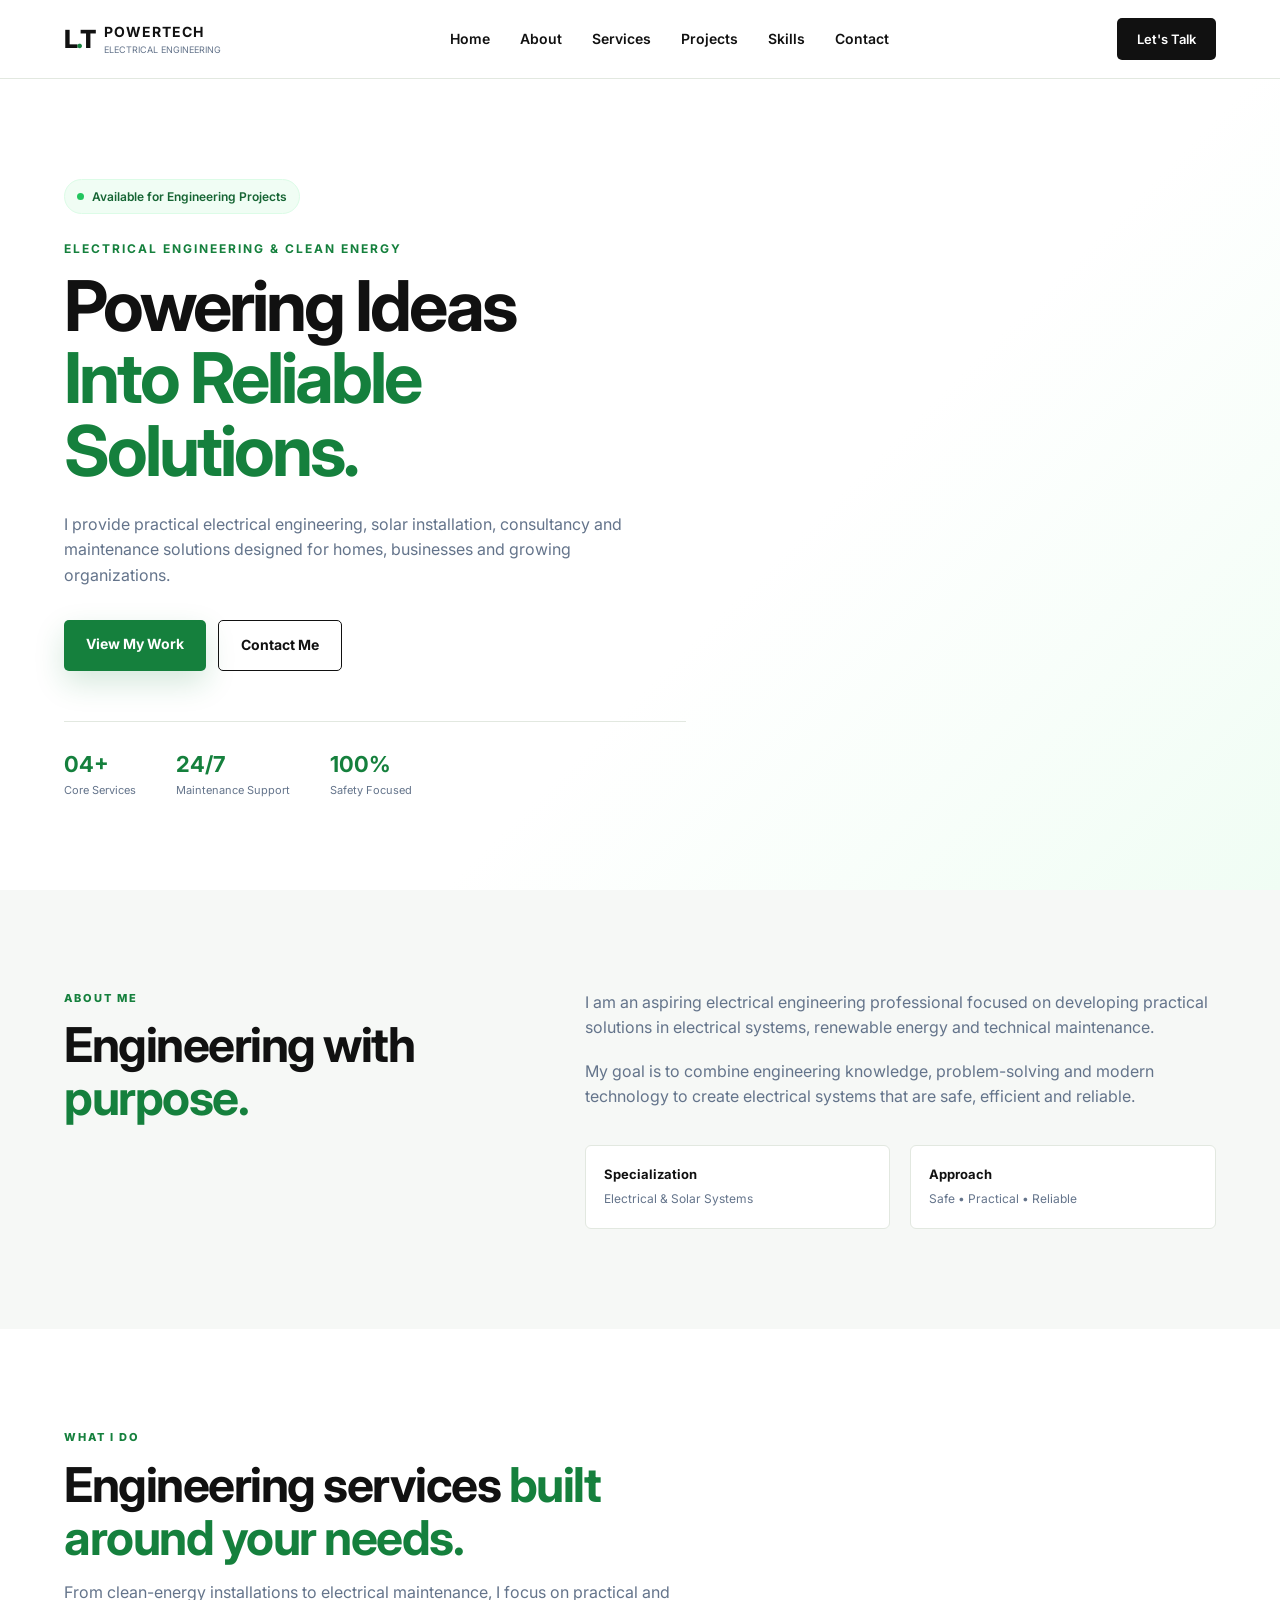
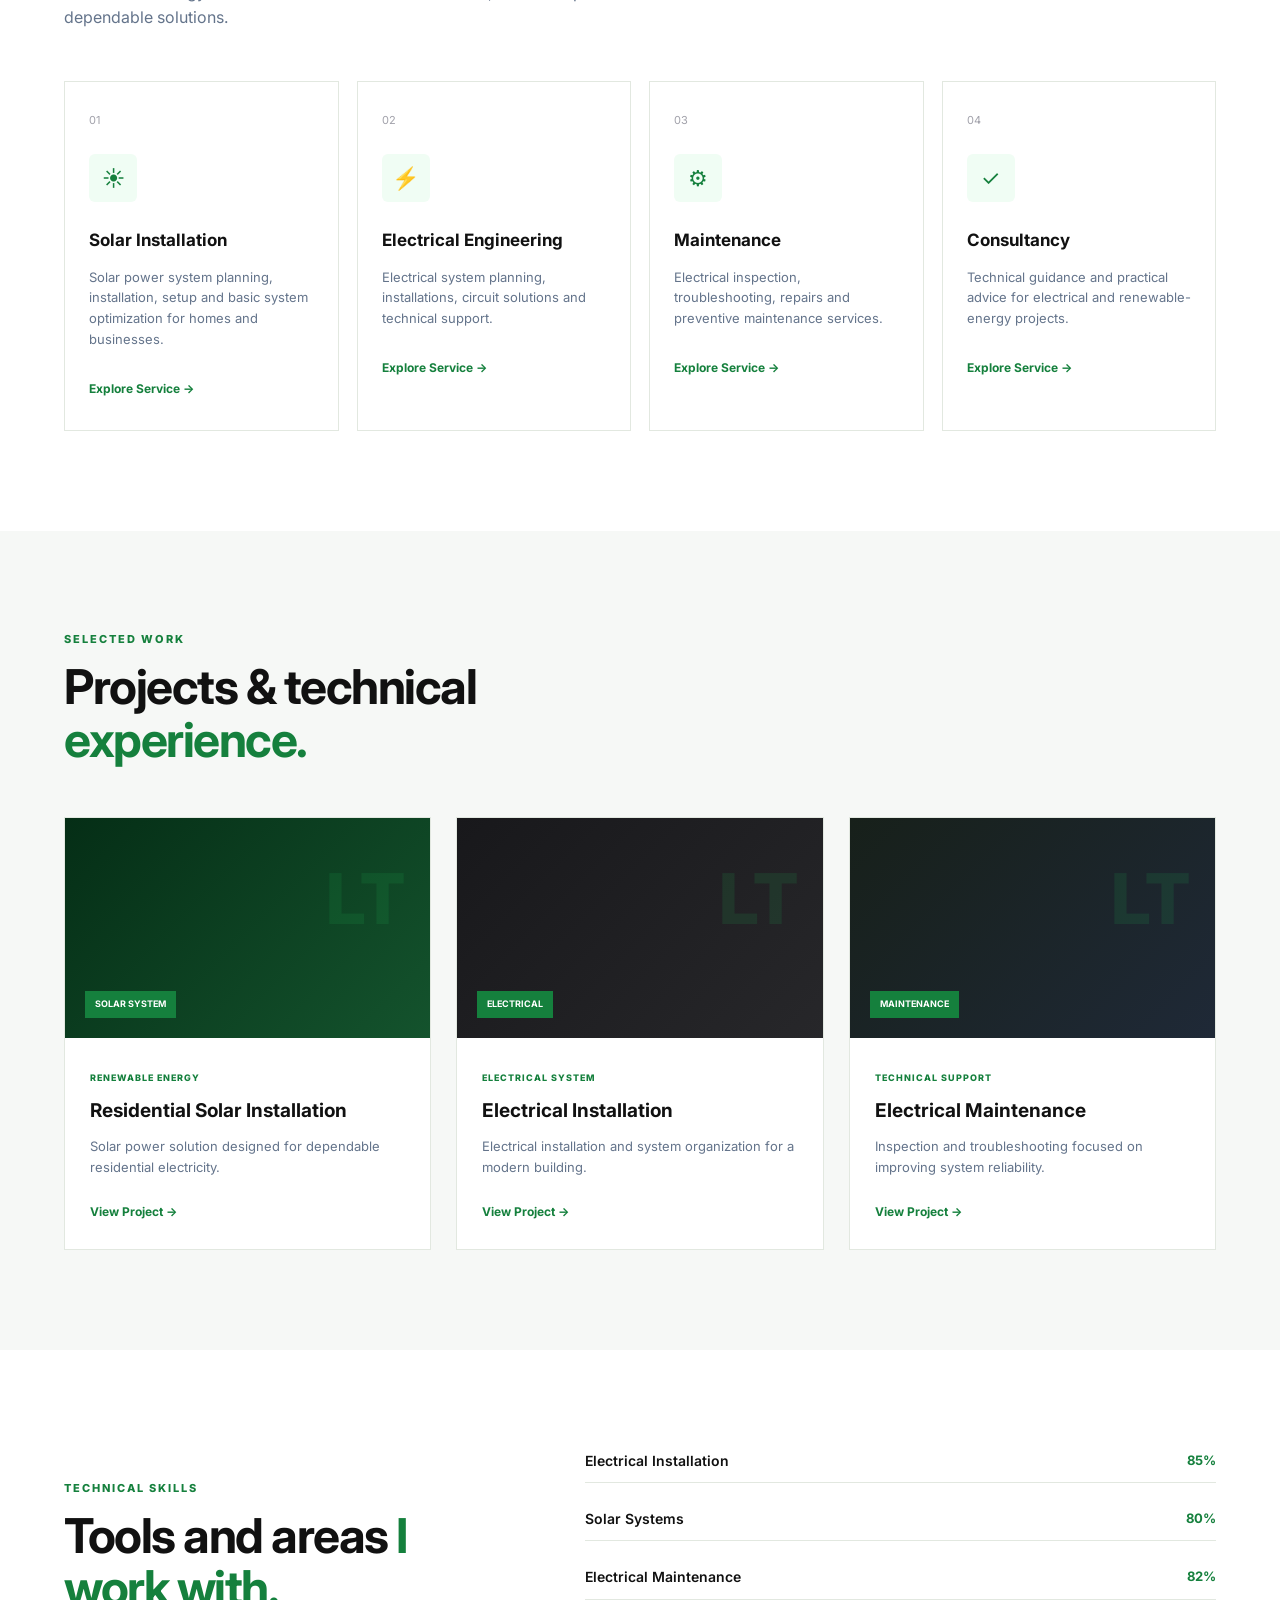
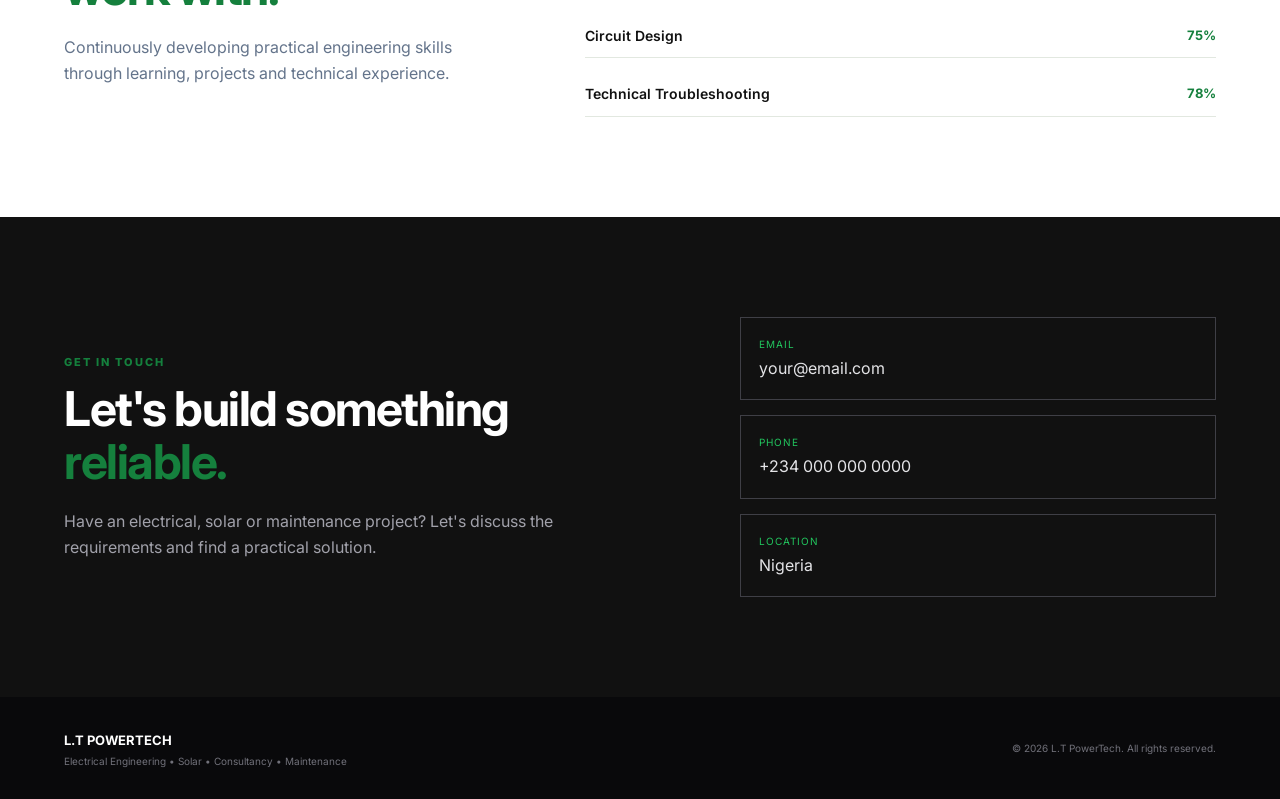
==== index.html @ 66840d04 "second commit" ====
<!DOCTYPE html>
<html lang="en">

<head>
    <meta charset="UTF-8">

    <meta name="viewport"
          content="width=device-width, initial-scale=1.0">

    <meta name="description"
          content="L.T PowerTech - Electrical Engineering, Solar Installation, Consultancy and Maintenance Services">

    <title>L.T PowerTech | Electrical Engineering</title>

    <link rel="stylesheet" href="style.css">

    <link rel="preconnect"
          href="https://fonts.googleapis.com">

    <link rel="preconnect"
          href="https://fonts.gstatic.com">

    <link href="https://fonts.googleapis.com/css2?family=Inter:wght@400;500;600;700;800&display=swap"
          rel="stylesheet">
</head>


<body>


<!-- =========================
     HEADER
========================= -->

<header class="header">

    <div class="container header-content">

        <a href="#home" class="brand">

            <div class="brand-mark">
                L<span>.</span>T
            </div>

            <div class="brand-text">
                <strong>POWERTECH</strong>
                <small>Electrical Engineering</small>
            </div>

        </a>


        <nav class="navbar">

            <a href="#home">Home</a>

            <a href="#about">About</a>

            <a href="#services">Services</a>

            <a href="#projects">Projects</a>

            <a href="#skills">Skills</a>

            <a href="#contact">Contact</a>

        </nav>


        <a href="#contact" class="header-button">
            Let's Talk
        </a>

    </div>

</header>



<!-- =========================
     HERO
========================= -->

<main>

<section class="hero" id="home">

    <div class="container hero-grid">


        <div class="hero-content">

            <div class="status">
                <span></span>
                Available for Engineering Projects
            </div>


            <p class="eyebrow">
                ELECTRICAL ENGINEERING & CLEAN ENERGY
            </p>


            <h1>
                Powering Ideas
                <span>Into Reliable Solutions.</span>
            </h1>


            <p class="hero-description">

                I provide practical electrical engineering,
                solar installation, consultancy and maintenance
                solutions designed for homes, businesses and
                growing organizations.

            </p>


            <div class="hero-buttons">

                <a href="#projects"
                   class="btn btn-primary">
                    View My Work
                </a>

                <a href="#contact"
                   class="btn btn-outline">
                    Contact Me
                </a>

            </div>


            <div class="hero-info">

                <div>
                    <strong>04+</strong>
                    <span>Core Services</span>
                </div>

                <div>
                    <strong>24/7</strong>
                    <span>Maintenance Support</span>
                </div>

                <div>
                    <strong>100%</strong>
                    <span>Safety Focused</span>
                </div>

            </div>

        </div>


        </div>

    </div>

</section>



<!-- =========================
     ABOUT
========================= -->

<section class="about section" id="about">

    <div class="container about-grid">


        <div class="section-heading">

            <p class="section-label">
                ABOUT ME
            </p>

            <h2>
                Engineering with
                <span>purpose.</span>
            </h2>

        </div>


        <div class="about-text">

            <p>
                I am an aspiring electrical engineering
                professional focused on developing practical
                solutions in electrical systems, renewable
                energy and technical maintenance.
            </p>

            <p>
                My goal is to combine engineering knowledge,
                problem-solving and modern technology to create
                electrical systems that are safe, efficient
                and reliable.
            </p>


            <div class="about-details">

                <div>
                    <strong>Specialization</strong>
                    <span>Electrical & Solar Systems</span>
                </div>

                <div>
                    <strong>Approach</strong>
                    <span>Safe • Practical • Reliable</span>
                </div>

            </div>

        </div>

    </div>

</section>



<!-- =========================
     SERVICES
========================= -->

<section class="services section" id="services">

    <div class="container">


        <div class="section-intro">

            <p class="section-label">
                WHAT I DO
            </p>

            <h2>
                Engineering services
                <span>built around your needs.</span>
            </h2>

            <p>
                From clean-energy installations to electrical
                maintenance, I focus on practical and dependable
                solutions.
            </p>

        </div>



        <div class="services-grid">


            <article class="service-card">

                <div class="service-number">
                    01
                </div>

                <div class="service-icon">
                    ☀
                </div>

                <h3>
                    Solar Installation
                </h3>

                <p>
                    Solar power system planning, installation,
                    setup and basic system optimization for
                    homes and businesses.
                </p>

                <a href="#contact">
                    Explore Service →
                </a>

            </article>



            <article class="service-card">

                <div class="service-number">
                    02
                </div>

                <div class="service-icon">
                    ⚡
                </div>

                <h3>
                    Electrical Engineering
                </h3>

                <p>
                    Electrical system planning, installations,
                    circuit solutions and technical support.
                </p>

                <a href="#contact">
                    Explore Service →
                </a>

            </article>



            <article class="service-card">

                <div class="service-number">
                    03
                </div>

                <div class="service-icon">
                    ⚙
                </div>

                <h3>
                    Maintenance
                </h3>

                <p>
                    Electrical inspection, troubleshooting,
                    repairs and preventive maintenance services.
                </p>

                <a href="#contact">
                    Explore Service →
                </a>

            </article>



            <article class="service-card">

                <div class="service-number">
                    04
                </div>

                <div class="service-icon">
                    ✓
                </div>

                <h3>
                    Consultancy
                </h3>

                <p>
                    Technical guidance and practical advice for
                    electrical and renewable-energy projects.
                </p>

                <a href="#contact">
                    Explore Service →
                </a>

            </article>

        </div>

    </div>

</section>



<!-- =========================
     PROJECTS
========================= -->

<section class="projects section" id="projects">

    <div class="container">


        <div class="section-intro">

            <p class="section-label">
                SELECTED WORK
            </p>

            <h2>
                Projects & technical
                <span>experience.</span>
            </h2>

        </div>



        <div class="project-grid">


            <article class="project-card">

                <div class="project-image solar-project">

                    <span>
                        SOLAR SYSTEM
                    </span>

                </div>

                <div class="project-content">

                    <small>
                        RENEWABLE ENERGY
                    </small>

                    <h3>
                        Residential Solar Installation
                    </h3>

                    <p>
                        Solar power solution designed for
                        dependable residential electricity.
                    </p>

                    <a href="#contact">
                        View Project →
                    </a>

                </div>

            </article>



            <article class="project-card">

                <div class="project-image electrical-project">

                    <span>
                        ELECTRICAL
                    </span>

                </div>

                <div class="project-content">

                    <small>
                        ELECTRICAL SYSTEM
                    </small>

                    <h3>
                        Electrical Installation
                    </h3>

                    <p>
                        Electrical installation and system
                        organization for a modern building.
                    </p>

                    <a href="#contact">
                        View Project →
                    </a>

                </div>

            </article>



            <article class="project-card">

                <div class="project-image maintenance-project">

                    <span>
                        MAINTENANCE
                    </span>

                </div>

                <div class="project-content">

                    <small>
                        TECHNICAL SUPPORT
                    </small>

                    <h3>
                        Electrical Maintenance
                    </h3>

                    <p>
                        Inspection and troubleshooting focused
                        on improving system reliability.
                    </p>

                    <a href="#contact">
                        View Project →
                    </a>

                </div>

            </article>

        </div>

    </div>

</section>



<!-- =========================
     SKILLS
========================= -->

<section class="skills section" id="skills">

    <div class="container skills-grid">


        <div>

            <p class="section-label">
                TECHNICAL SKILLS
            </p>

            <h2>
                Tools and areas
                <span>I work with.</span>
            </h2>

            <p class="skills-description">

                Continuously developing practical engineering
                skills through learning, projects and technical
                experience.

            </p>

        </div>



        <div class="skill-list">

            <div class="skill">
                <span>Electrical Installation</span>
                <strong>85%</strong>
            </div>

            <div class="skill">
                <span>Solar Systems</span>
                <strong>80%</strong>
            </div>

            <div class="skill">
                <span>Electrical Maintenance</span>
                <strong>82%</strong>
            </div>

            <div class="skill">
                <span>Circuit Design</span>
                <strong>75%</strong>
            </div>

            <div class="skill">
                <span>Technical Troubleshooting</span>
                <strong>78%</strong>
            </div>

        </div>

    </div>

</section>



<!-- =========================
     CONTACT
========================= -->

<section class="contact section" id="contact">

    <div class="container contact-box">


        <div class="contact-content">

            <p class="section-label">
                GET IN TOUCH
            </p>

            <h2>
                Let's build something
                <span>reliable.</span>
            </h2>

            <p>
                Have an electrical, solar or maintenance
                project? Let's discuss the requirements and
                find a practical solution.
            </p>

        </div>


        <div class="contact-links">

            <a href="mailto:your@email.com">
                <span>Email</span>
                your@email.com
            </a>

            <a href="tel:+2340000000000">
                <span>Phone</span>
                +234 000 000 0000
            </a>

            <a href="#">
                <span>Location</span>
                Nigeria
            </a>

        </div>

    </div>

</section>

</main>



<!-- =========================
     FOOTER
========================= -->

<footer class="footer">

    <div class="container footer-content">

        <div>

            <strong>
                L.T POWERTECH
            </strong>

            <p>
                Electrical Engineering • Solar • Consultancy • Maintenance
            </p>

        </div>


        <p>
            © 2026 L.T PowerTech. All rights reserved.
        </p>

    </div>

</footer>


</body>
</html>
---- style.css ----
:root {

    /* 60% — MAIN */

    --white: #FFFFFF;
    --light-bg: #F6F8F6;
    --soft-green: #F0FDF4;


    /* 30% — DARK */

    --black: #111111;
    --dark: #18181B;
    --gray: #64748B;


    /* 10% — GREEN */

    --green: #15803D;
    --green-light: #22C55E;
    --green-dark: #166534;


    /* SUPPORTING */

    --border: #E2E8E0;

    --shadow:
        0 12px 35px rgba(15, 23, 42, 0.08);

    --green-shadow:
        0 12px 30px rgba(21, 128, 61, 0.18);
}


/* =========================
   RESET
========================= */

* {
    margin: 0;
    padding: 0;
    box-sizing: border-box;
}


html {
    scroll-behavior: smooth;
}


body {

    font-family:
        Inter,
        "Segoe UI",
        Arial,
        sans-serif;

    background: var(--white);

    color: var(--black);

    line-height: 1.6;

    overflow-x: hidden;
}


a {
    text-decoration: none;
    color: inherit;
}


.container {

    width: 90%;

    max-width: 1200px;

    margin: auto;
}


img {
    max-width: 100%;
    display: block;
}


/* =========================
   HEADER
========================= */

.header {

    position: sticky;

    top: 0;

    z-index: 1000;

    background: rgba(255,255,255,0.95);

    backdrop-filter: blur(12px);

    border-bottom:
        1px solid var(--border);
}


.header-content {

    min-height: 78px;

    display: flex;

    align-items: center;

    justify-content: space-between;

    gap: 30px;
}


.brand {

    display: flex;

    align-items: center;

    gap: 10px;
}


.brand-mark {

    font-size: 25px;

    font-weight: 800;

    letter-spacing: -2px;

    color: var(--black);
}


.brand-mark span {

    color: var(--green);
}


.brand-text {

    display: flex;

    flex-direction: column;
}


.brand-text strong {

    font-size: 14px;

    letter-spacing: 1px;
}


.brand-text small {

    font-size: 9px;

    color: var(--gray);

    text-transform: uppercase;
}


.navbar {

    display: flex;

    gap: 30px;
}


.navbar a {

    font-size: 14px;

    font-weight: 600;

    color: var(--black);

    transition: 0.3s;
}


.navbar a:hover {

    color: var(--green);
}


.header-button {

    background: var(--black);

    color: var(--white);

    padding: 11px 20px;

    border-radius: 5px;

    font-size: 13px;

    font-weight: 600;

    transition: 0.3s;
}


.header-button:hover {

    background: var(--green);

    transform: translateY(-2px);
}


/* =========================
   HERO
========================= */

.hero {

    padding:
        100px 0
        90px;

    background:
        linear-gradient(
            135deg,
            #ffffff 60%,
            #f0fdf4
        );
}


.hero-grid {

    display: grid;

    grid-template-columns:
        1.15fr
        0.85fr;

    gap: 70px;

    align-items: center;
}


.status {

    display: inline-flex;

    align-items: center;

    gap: 8px;

    padding: 7px 12px;

    background: var(--soft-green);

    border:
        1px solid #DCFCE7;

    border-radius: 30px;

    color: var(--green-dark);

    font-size: 12px;

    font-weight: 600;

    margin-bottom: 25px;
}


.status span {

    width: 7px;

    height: 7px;

    border-radius: 50%;

    background: var(--green-light);
}


.eyebrow {

    color: var(--green);

    font-size: 12px;

    font-weight: 700;

    letter-spacing: 2px;

    margin-bottom: 12px;
}


.hero h1 {

    font-size:
        clamp(42px, 6vw, 70px);

    line-height: 1.03;

    letter-spacing: -3px;

    max-width: 700px;
}


.hero h1 span {

    display: block;

    color: var(--green);
}


.hero-description {

    max-width: 600px;

    color: var(--gray);

    margin-top: 25px;

    font-size: 16px;
}


.hero-buttons {

    display: flex;

    gap: 12px;

    margin-top: 32px;
}


.btn {

    padding: 13px 22px;

    border-radius: 5px;

    font-size: 14px;

    font-weight: 700;

    transition: 0.3s;
}


.btn-primary {

    background: var(--green);

    color: white;

    box-shadow: var(--green-shadow);
}


.btn-primary:hover {

    background: var(--green-dark);

    transform: translateY(-2px);
}


.btn-outline {

    border:
        1px solid var(--black);

    color: var(--black);
}


.btn-outline:hover {

    background: var(--black);

    color: white;
}


.hero-info {

    display: flex;

    gap: 40px;

    margin-top: 50px;

    padding-top: 25px;

    border-top:
        1px solid var(--border);
}


.hero-info div {

    display: flex;

    flex-direction: column;
}


.hero-info strong {

    font-size: 22px;

    color: var(--green);
}


.hero-info span {

    font-size: 11px;

    color: var(--gray);
}


/* =========================
   ENGINEERING CARD
========================= */

.engineering-card {

    min-height: 460px;

    background: var(--black);

    color: white;

    border-radius: 10px;

    padding: 30px;

    position: relative;

    overflow: hidden;

    box-shadow: var(--shadow);
}


.engineering-card::before {

    content: "";

    position: absolute;

    width: 300px;

    height: 300px;

    border-radius: 50%;

    background:
        rgba(34,197,94,0.12);

    top: -100px;

    right: -100px;
}


.card-top {

    display: flex;

    justify-content: space-between;

    font-size: 10px;

    letter-spacing: 2px;

    color: #A1A1AA;
}


.live-dot {

    width: 8px;

    height: 8px;

    border-radius: 50%;

    background: var(--green-light);
}


.power-icon {

    height: 270px;

    display: flex;

    align-items: center;

    justify-content: center;
}


.circle {

    width: 190px;

    height: 190px;

    border:
        1px solid
        rgba(34,197,94,0.5);

    border-radius: 50%;

    display: flex;

    align-items: center;

    justify-content: center;
}


.bolt {

    width: 105px;

    height: 105px;

    border-radius: 50%;

    background: var(--green);

    display: flex;

    align-items: center;

    justify-content: center;

    font-size: 48px;

    box-shadow:
        0 0 50px
        rgba(34,197,94,0.35);
}


.engineering-lines {

    display: grid;

    grid-template-columns:
        repeat(3, 1fr);

    gap: 10px;
}


.engineering-lines div {

    border-top:
        1px solid #3F3F46;

    padding-top: 12px;

    display: flex;

    flex-direction: column;
}


.engineering-lines span {

    font-size: 9px;

    color: #A1A1AA;
}


.engineering-lines strong {

    font-size: 18px;

    color: var(--green-light);
}


.card-footer {

    position: absolute;

    bottom: 25px;

    left: 30px;

    right: 30px;

    display: flex;

    justify-content: space-between;

    color: #71717A;

    font-size: 9px;

    letter-spacing: 1px;
}


/* =========================
   GENERAL SECTIONS
========================= */

.section {

    padding: 100px 0;
}


.section-label {

    color: var(--green);

    font-size: 11px;

    font-weight: 800;

    letter-spacing: 2px;

    margin-bottom: 12px;
}


.section-heading h2,
.section-intro h2,
.skills h2,
.contact h2 {

    font-size:
        clamp(32px, 4vw, 48px);

    line-height: 1.1;

    letter-spacing: -1.5px;
}


.section-heading h2 span,
.section-intro h2 span,
.skills h2 span,
.contact h2 span {

    color: var(--green);
}


/* =========================
   ABOUT
========================= */

.about {

    background: var(--light-bg);
}


.about-grid {

    display: grid;

    grid-template-columns:
        0.8fr
        1.2fr;

    gap: 100px;
}


.about-text {

    color: var(--gray);

    max-width: 650px;
}


.about-text p + p {

    margin-top: 18px;
}


.about-details {

    display: grid;

    grid-template-columns:
        repeat(2,1fr);

    gap: 20px;

    margin-top: 35px;
}


.about-details div {

    padding:
        18px;

    background: white;

    border:
        1px solid var(--border);

    border-radius: 6px;
}


.about-details strong {

    display: block;

    color: var(--black);

    font-size: 13px;
}


.about-details span {

    color: var(--gray);

    font-size: 12px;
}


/* =========================
   SERVICES
========================= */

.section-intro {

    max-width: 650px;

    margin-bottom: 50px;
}


.section-intro > p:last-child {

    color: var(--gray);

    margin-top: 15px;
}


.services-grid {

    display: grid;

    grid-template-columns:
        repeat(4,1fr);

    gap: 18px;
}


.service-card {

    position: relative;

    padding: 30px 24px;

    border:
        1px solid var(--border);

    background: white;

    transition: 0.3s;
}


.service-card:hover {

    transform: translateY(-7px);

    border-color:
        var(--green-light);

    box-shadow: var(--shadow);
}


.service-number {

    color: #A1A1AA;

    font-size: 11px;

    margin-bottom: 25px;
}


.service-icon {

    width: 48px;

    height: 48px;

    display: flex;

    align-items: center;

    justify-content: center;

    background: var(--soft-green);

    color: var(--green);

    border-radius: 6px;

    font-size: 22px;

    margin-bottom: 25px;
}


.service-card h3 {

    font-size: 17px;

    margin-bottom: 12px;
}


.service-card p {

    color: var(--gray);

    font-size: 13px;

    margin-bottom: 25px;
}


.service-card a {

    color: var(--green);

    font-size: 12px;

    font-weight: 700;
}


/* =========================
   PROJECTS
========================= */

.projects {

    background: var(--light-bg);
}


.project-grid {

    display: grid;

    grid-template-columns:
        repeat(3,1fr);

    gap: 25px;
}


.project-card {

    background: white;

    border:
        1px solid var(--border);

    overflow: hidden;
}


.project-image {

    height: 220px;

    display: flex;

    align-items: flex-end;

    padding: 20px;

    background: var(--black);

    position: relative;
}


.project-image::after {

    content: "LT";

    position: absolute;

    right: 25px;

    top: 25px;

    font-size: 70px;

    font-weight: 800;

    color:
        rgba(34,197,94,0.12);
}


.project-image span {

    position: relative;

    z-index: 2;

    background: var(--green);

    color: white;

    padding: 6px 10px;

    font-size: 9px;

    font-weight: 700;
}


.solar-project {

    background:
        linear-gradient(
            135deg,
            #052E16,
            #14532D
        );
}


.electrical-project {

    background:
        linear-gradient(
            135deg,
            #18181B,
            #27272A
        );
}


.maintenance-project {

    background:
        linear-gradient(
            135deg,
            #17201A,
            #1F2937
        );
}


.project-content {

    padding: 25px;
}


.project-content small {

    color: var(--green);

    font-size: 9px;

    font-weight: 800;

    letter-spacing: 1px;
}


.project-content h3 {

    margin-top: 8px;

    font-size: 19px;
}


.project-content p {

    color: var(--gray);

    font-size: 13px;

    margin:
        10px 0
        20px;
}


.project-content a {

    color: var(--green);

    font-size: 12px;

    font-weight: 700;
}


/* =========================
   SKILLS
========================= */

.skills-grid {

    display: grid;

    grid-template-columns:
        0.8fr
        1.2fr;

    gap: 100px;

    align-items: center;
}


.skills-description {

    color: var(--gray);

    margin-top: 20px;
}


.skill-list {

    display: flex;

    flex-direction: column;

    gap: 25px;
}


.skill {

    display: flex;

    justify-content: space-between;

    padding-bottom: 10px;

    border-bottom:
        1px solid var(--border);
}


.skill span {

    font-size: 14px;

    font-weight: 600;
}


.skill strong {

    color: var(--green);

    font-size: 13px;
}


/* =========================
   CONTACT
========================= */

.contact {

    background: var(--black);

    color: white;
}


.contact-box {

    display: grid;

    grid-template-columns:
        1fr 0.8fr;

    gap: 80px;

    align-items: center;
}


.contact h2 {

    color: white;
}


.contact-content > p:last-child {

    color: #A1A1AA;

    max-width: 500px;

    margin-top: 20px;
}


.contact-links {

    display: flex;

    flex-direction: column;

    gap: 15px;
}


.contact-links a {

    padding: 18px;

    border:
        1px solid #3F3F46;

    color: #E4E4E7;

    transition: 0.3s;
}


.contact-links a:hover {

    border-color: var(--green);

    transform: translateX(5px);
}


.contact-links span {

    display: block;

    color: var(--green-light);

    font-size: 10px;

    text-transform: uppercase;

    letter-spacing: 1px;

    margin-bottom: 4px;
}


/* =========================
   FOOTER
========================= */

.footer {

    background: #09090B;

    color: #71717A;

    padding: 30px 0;
}


.footer-content {

    display: flex;

    justify-content: space-between;

    gap: 30px;

    align-items: center;
}


.footer strong {

    color: white;

    font-size: 13px;
}


.footer p {

    font-size: 10px;
}


/* =========================
   MOBILE
========================= */

@media (max-width: 900px) {

    .navbar {

        display: none;
    }


    .hero-grid,
    .about-grid,
    .skills-grid,
    .contact-box {

        grid-template-columns: 1fr;

        gap: 50px;
    }


    .services-grid {

        grid-template-columns:
            repeat(2,1fr);
    }


    .project-grid {

        grid-template-columns: 1fr;
    }


    .hero {

        padding-top: 70px;
    }


    .hero h1 {

        letter-spacing: -2px;
    }


    .engineering-card {

        min-height: 400px;
    }
}


@media (max-width: 600px) {

    .header-button {

        display: none;
    }


    .section {

        padding: 70px 0;
    }


    .services-grid {

        grid-template-columns: 1fr;
    }


    .hero-buttons {

        flex-direction: column;
    }


    .btn {

        text-align: center;
    }


    .hero-info {

        gap: 20px;
    }


    .hero-info strong {

        font-size: 18px;
    }


    .about-details {

        grid-template-columns: 1fr;
    }


    .footer-content {

        flex-direction: column;

        align-items: flex-start;
    }
}
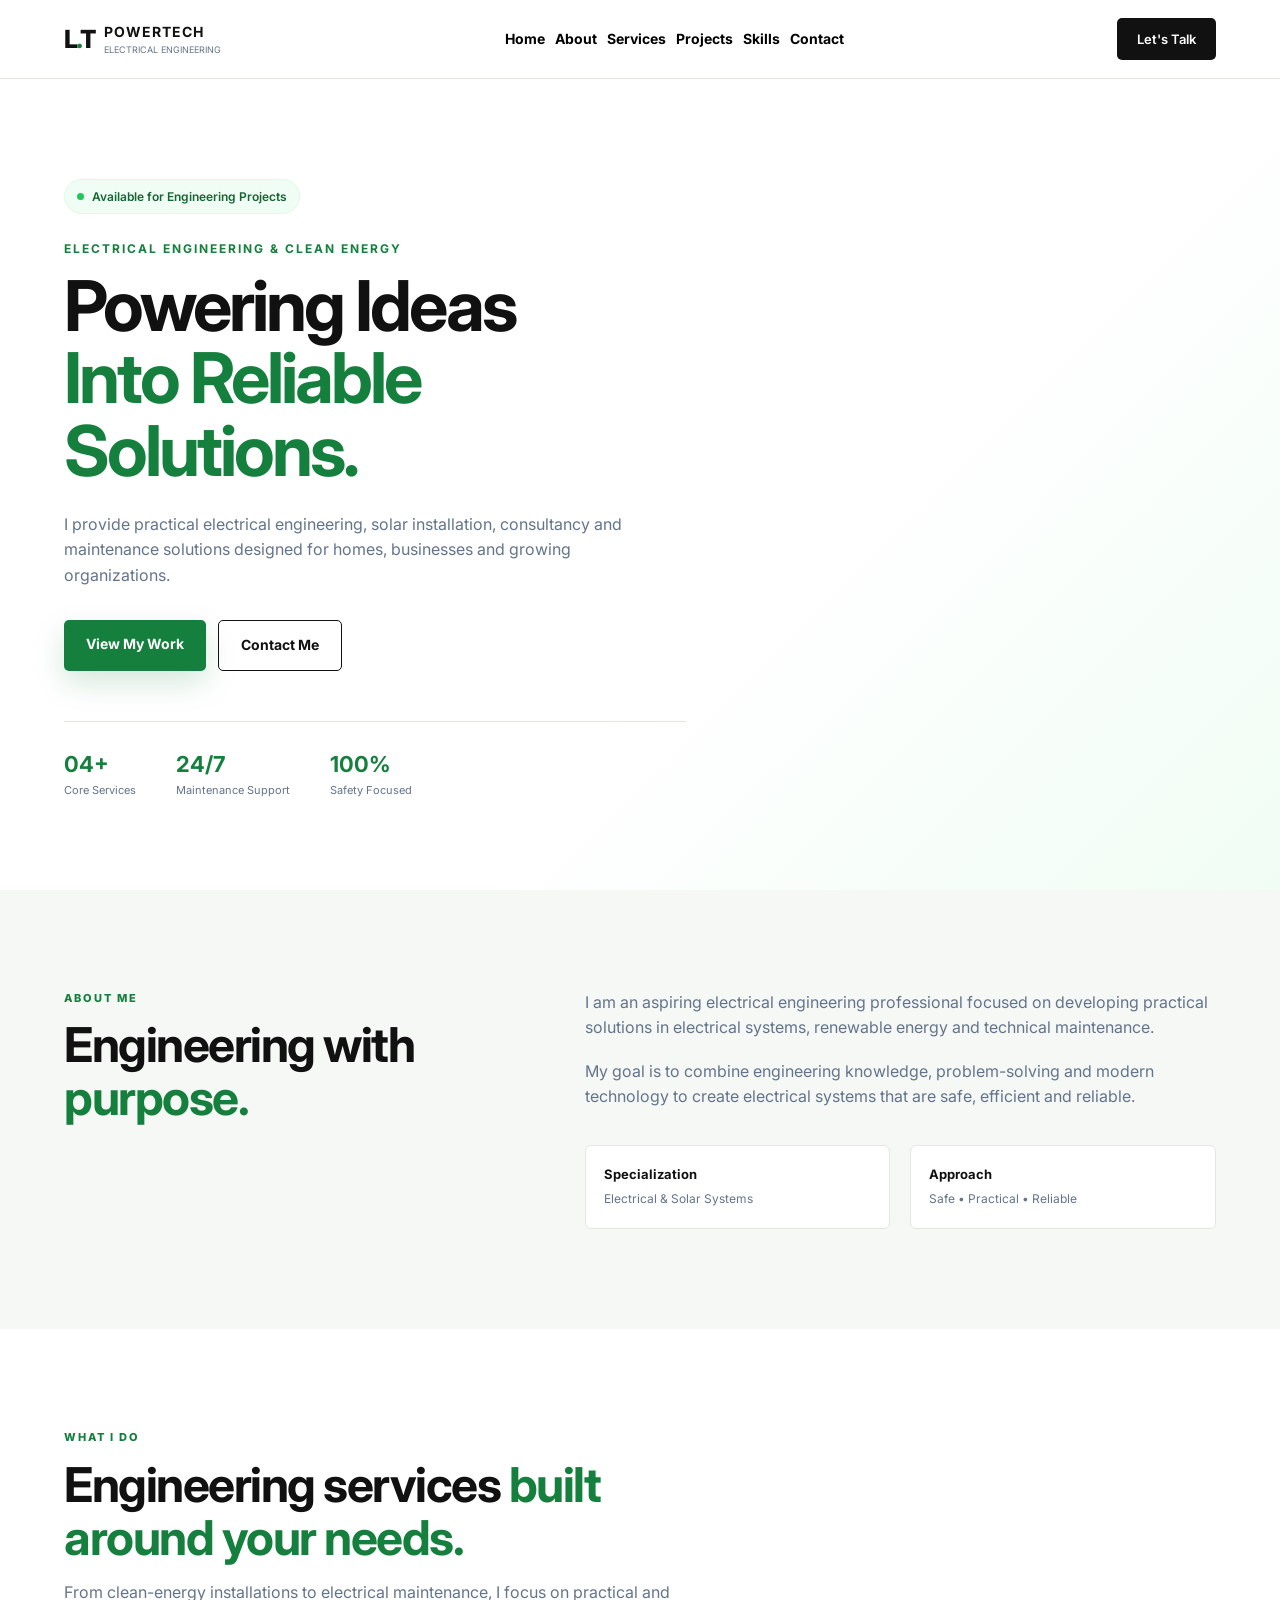
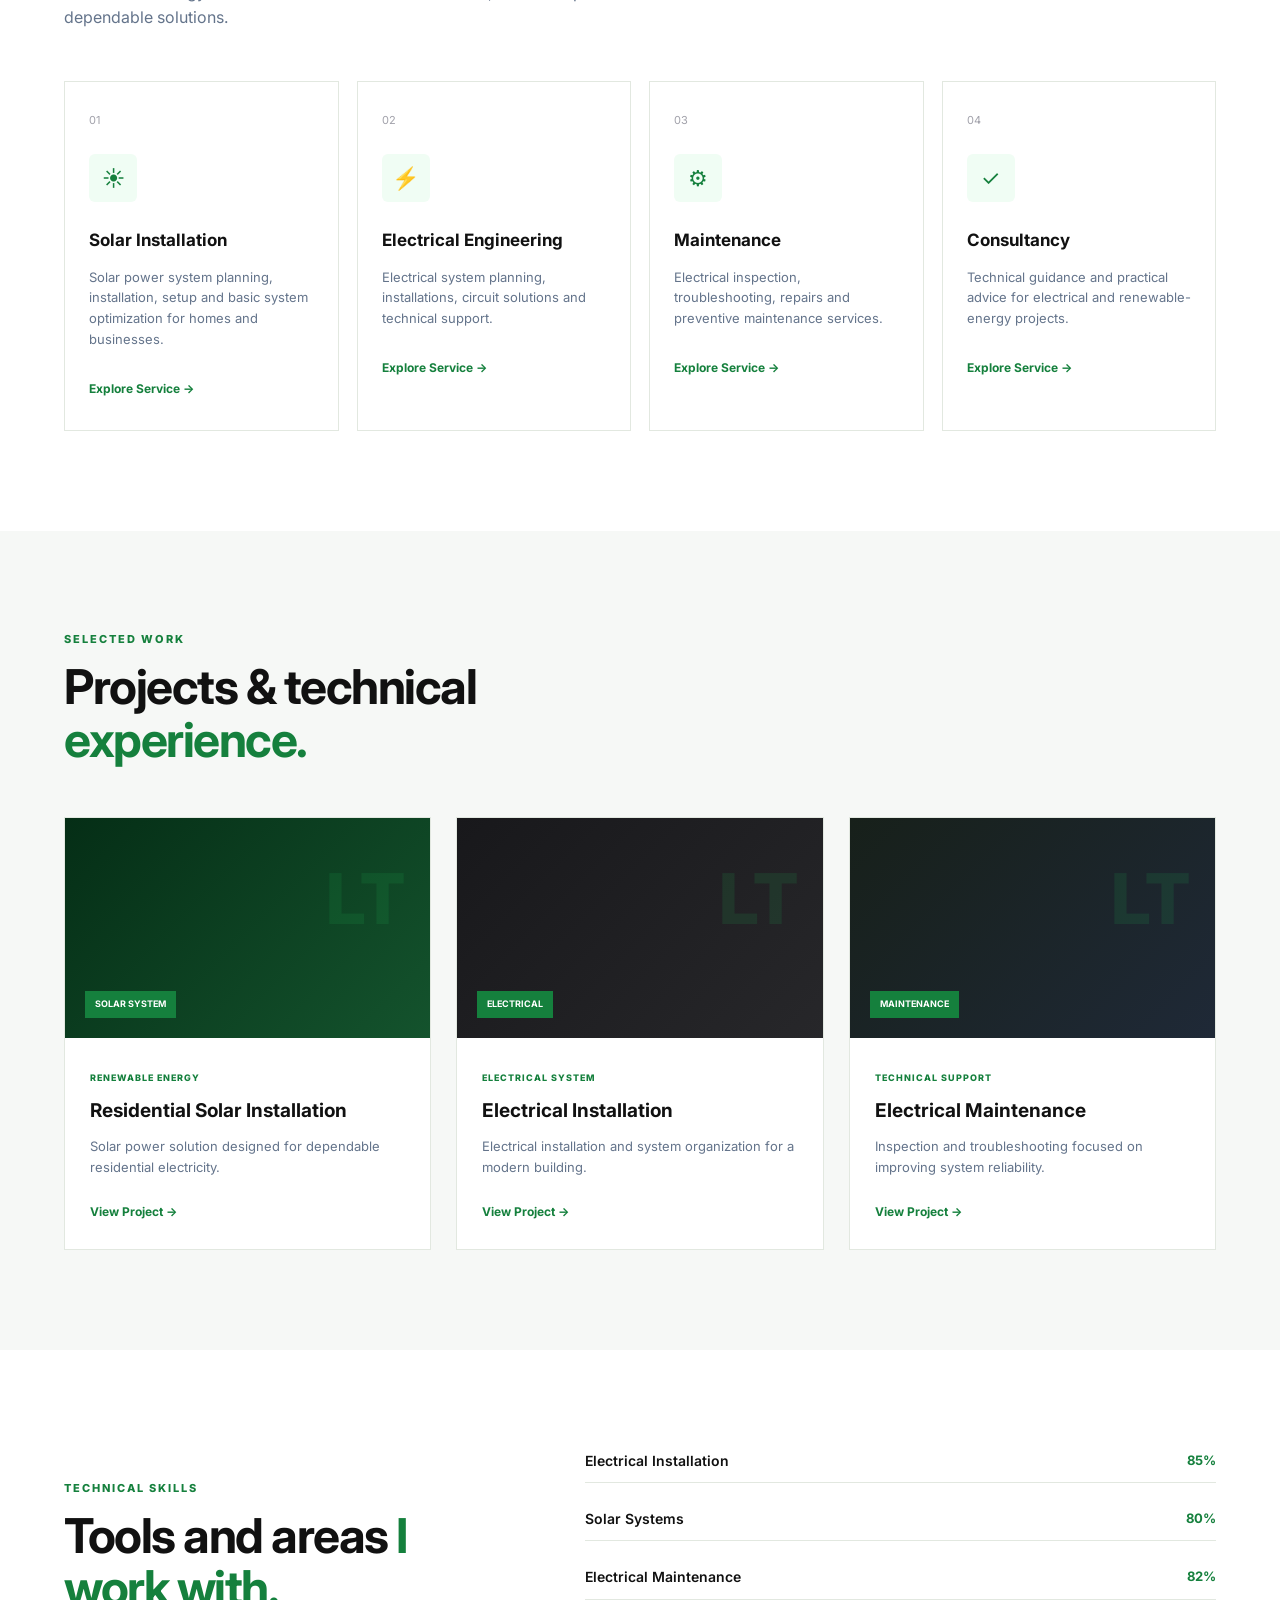
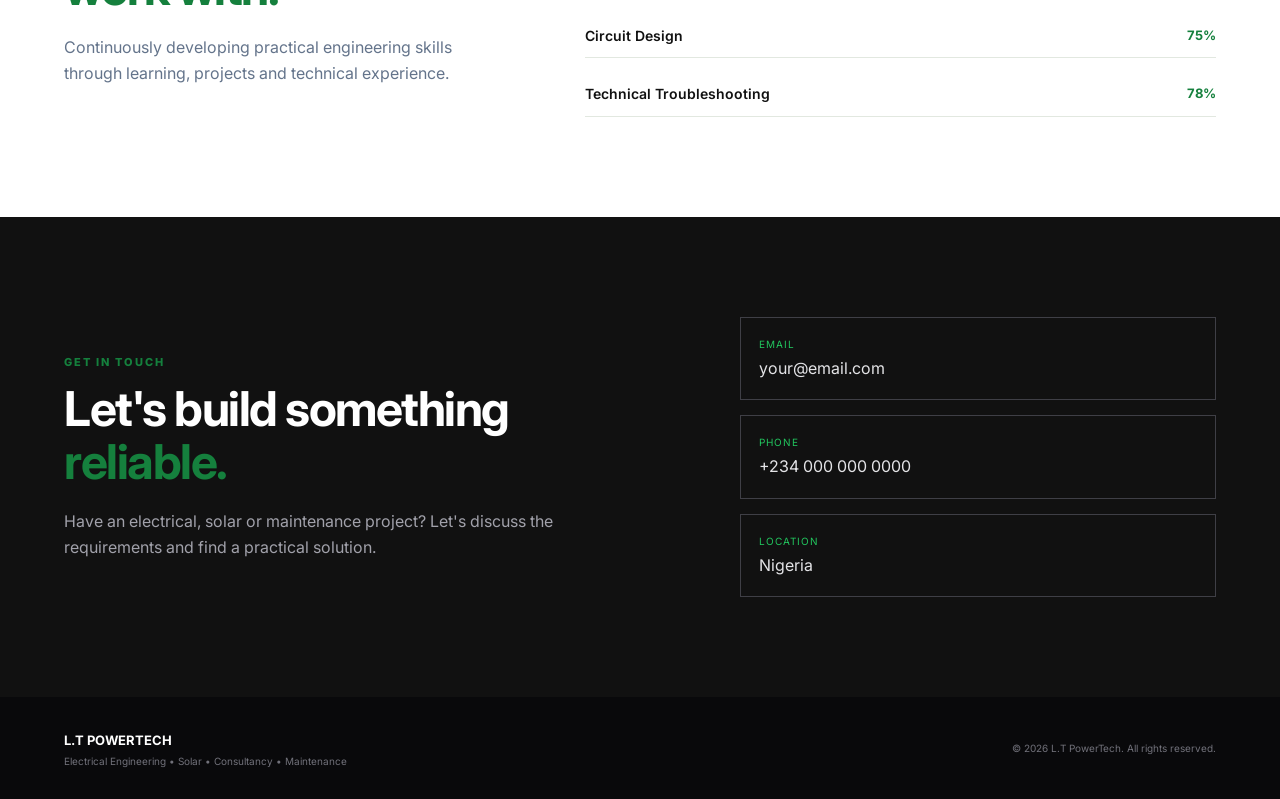
==== commit 98c139e8: "media changer" ====
--- a/index.html
+++ b/index.html
@@ -50,20 +50,15 @@
         </a>
 
 
-        <nav class="navbar">
-
-            <a href="#home">Home</a>
-
-            <a href="#about">About</a>
-
-            <a href="#services">Services</a>
-
-            <a href="#projects">Projects</a>
-
-            <a href="#skills">Skills</a>
-
-            <a href="#contact">Contact</a>
-
+        <nav>
+            <ul>      
+               <li><a href="#home">Home</a></li> 
+                <li><a href="#about">About</a></li>
+                <li><a href="#services">Services</a></li>
+                <li><a href="#projects">Projects</a></li>
+                <li><a href="#skills">Skills</a></li>
+                <li><a href="#contact">Contact</a></li>
+            </ul>
         </nav>
 
 
--- a/style.css
+++ b/style.css
@@ -178,15 +178,14 @@
 }
 
 
-.navbar {
-
-    display: flex;
-
-    gap: 30px;
-}
-
-
-.navbar a {
+nav ul{
+
+    display: flex;
+    list-style: none;
+}
+
+
+nav ul li{
 
     font-size: 14px;
 
@@ -198,12 +197,18 @@
 }
 
 
-.navbar a:hover {
-
-    color: var(--green);
-}
-
-
+nav ul li a  {
+color: black;
+margin-left: 10px;
+text-decoration: none;
+font-weight: bold;
+padding: 5px 0;
+transition: color 0.3s;
+
+}
+nav ul li a:hover {
+        color: var(--green);
+}
 .header-button {
 
     background: var(--black);
@@ -1247,12 +1252,18 @@
 ========================= */
 
 @media (max-width: 900px) {
-
-    .navbar {
-
-        display: none;
-    }
-
+ .header-content{
+    flex-direction: column;
+    gap: 20px;
+ }
+ nav ul {
+    flex-wrap: wrap;
+    justify-content: center;
+    gap: 10px;
+ }
+ nav ul li {
+    margin-left: 0;
+ }
 
     .hero-grid,
     .about-grid,
@@ -1298,13 +1309,19 @@
 
 
 @media (max-width: 600px) {
-
+    .header {
+        padding: 15px;
+    }
     .header-button {
-
         display: none;
     }
-
-
+    nav ul {
+        gap: 8px;
+    }
+    nav ul li a {
+        font-size: 12px;
+        margin-left: 5px;
+    }
     .section {
 
         padding: 70px 0;
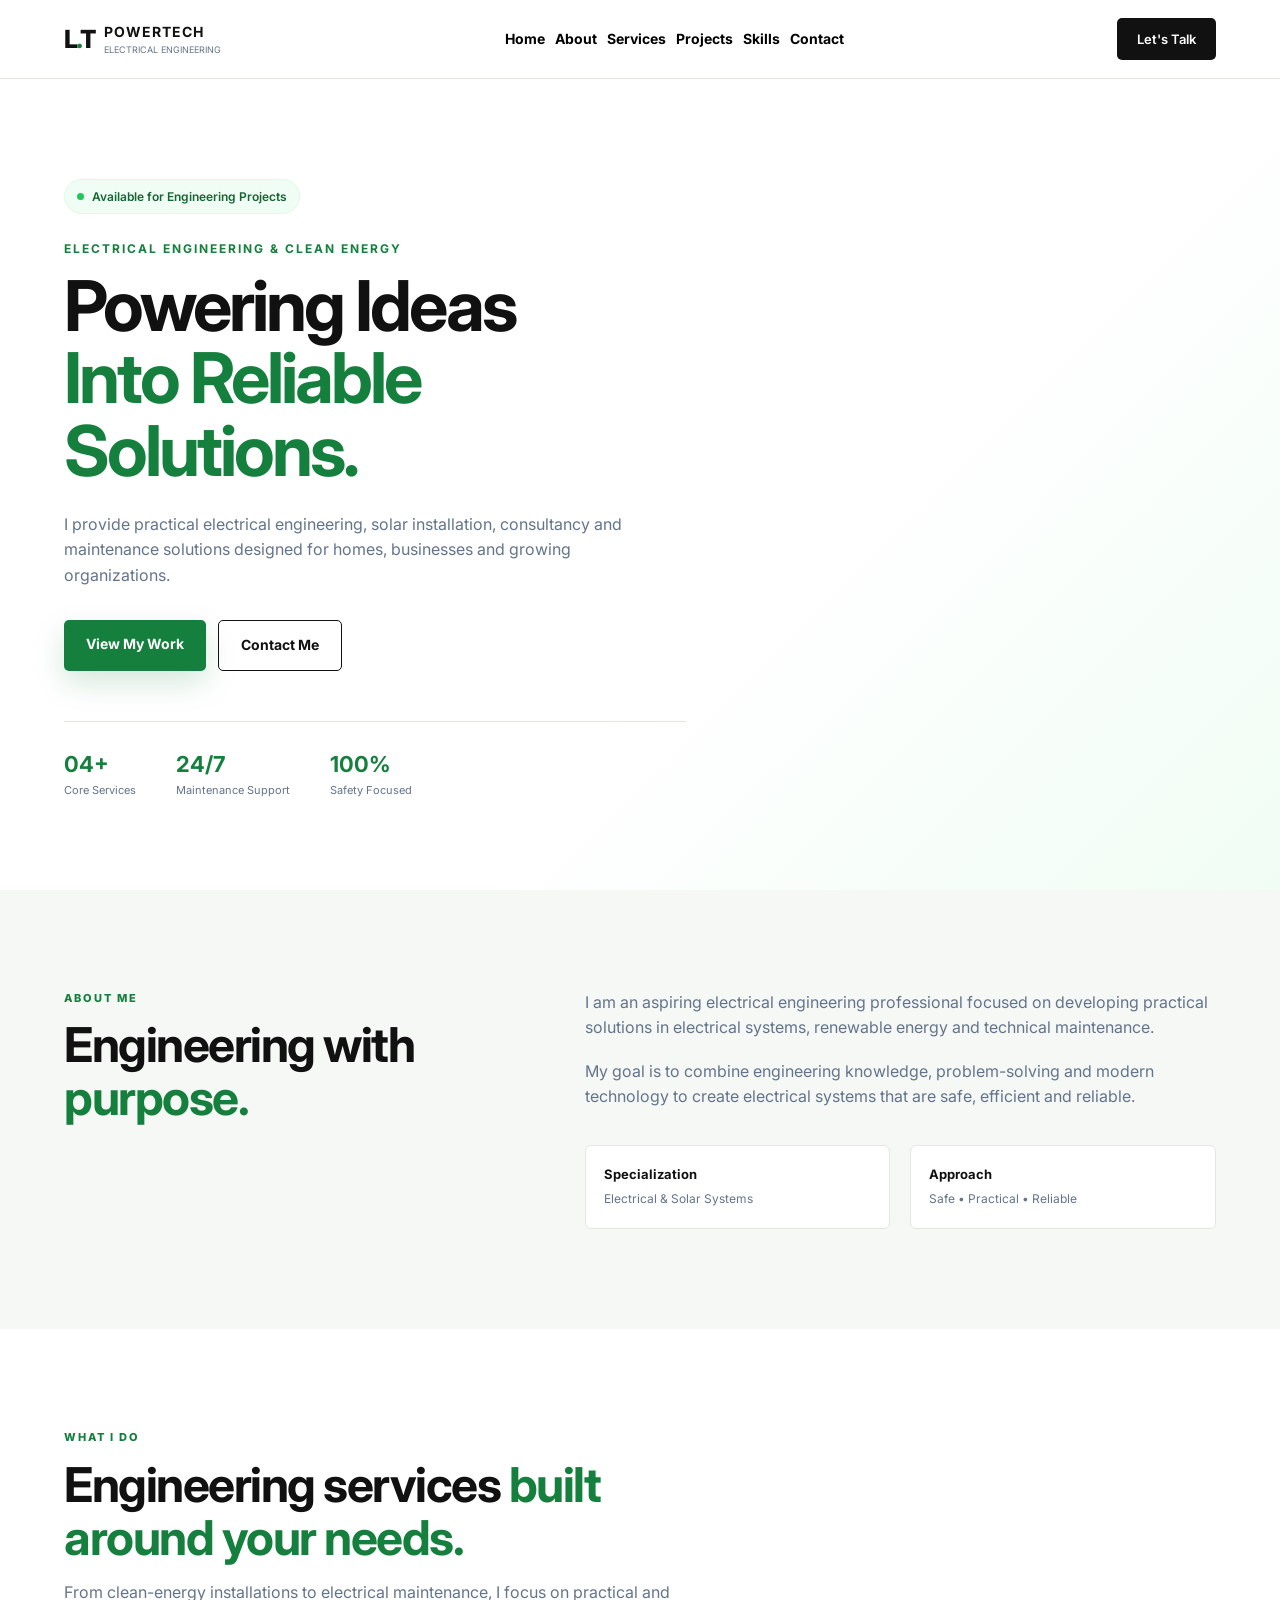
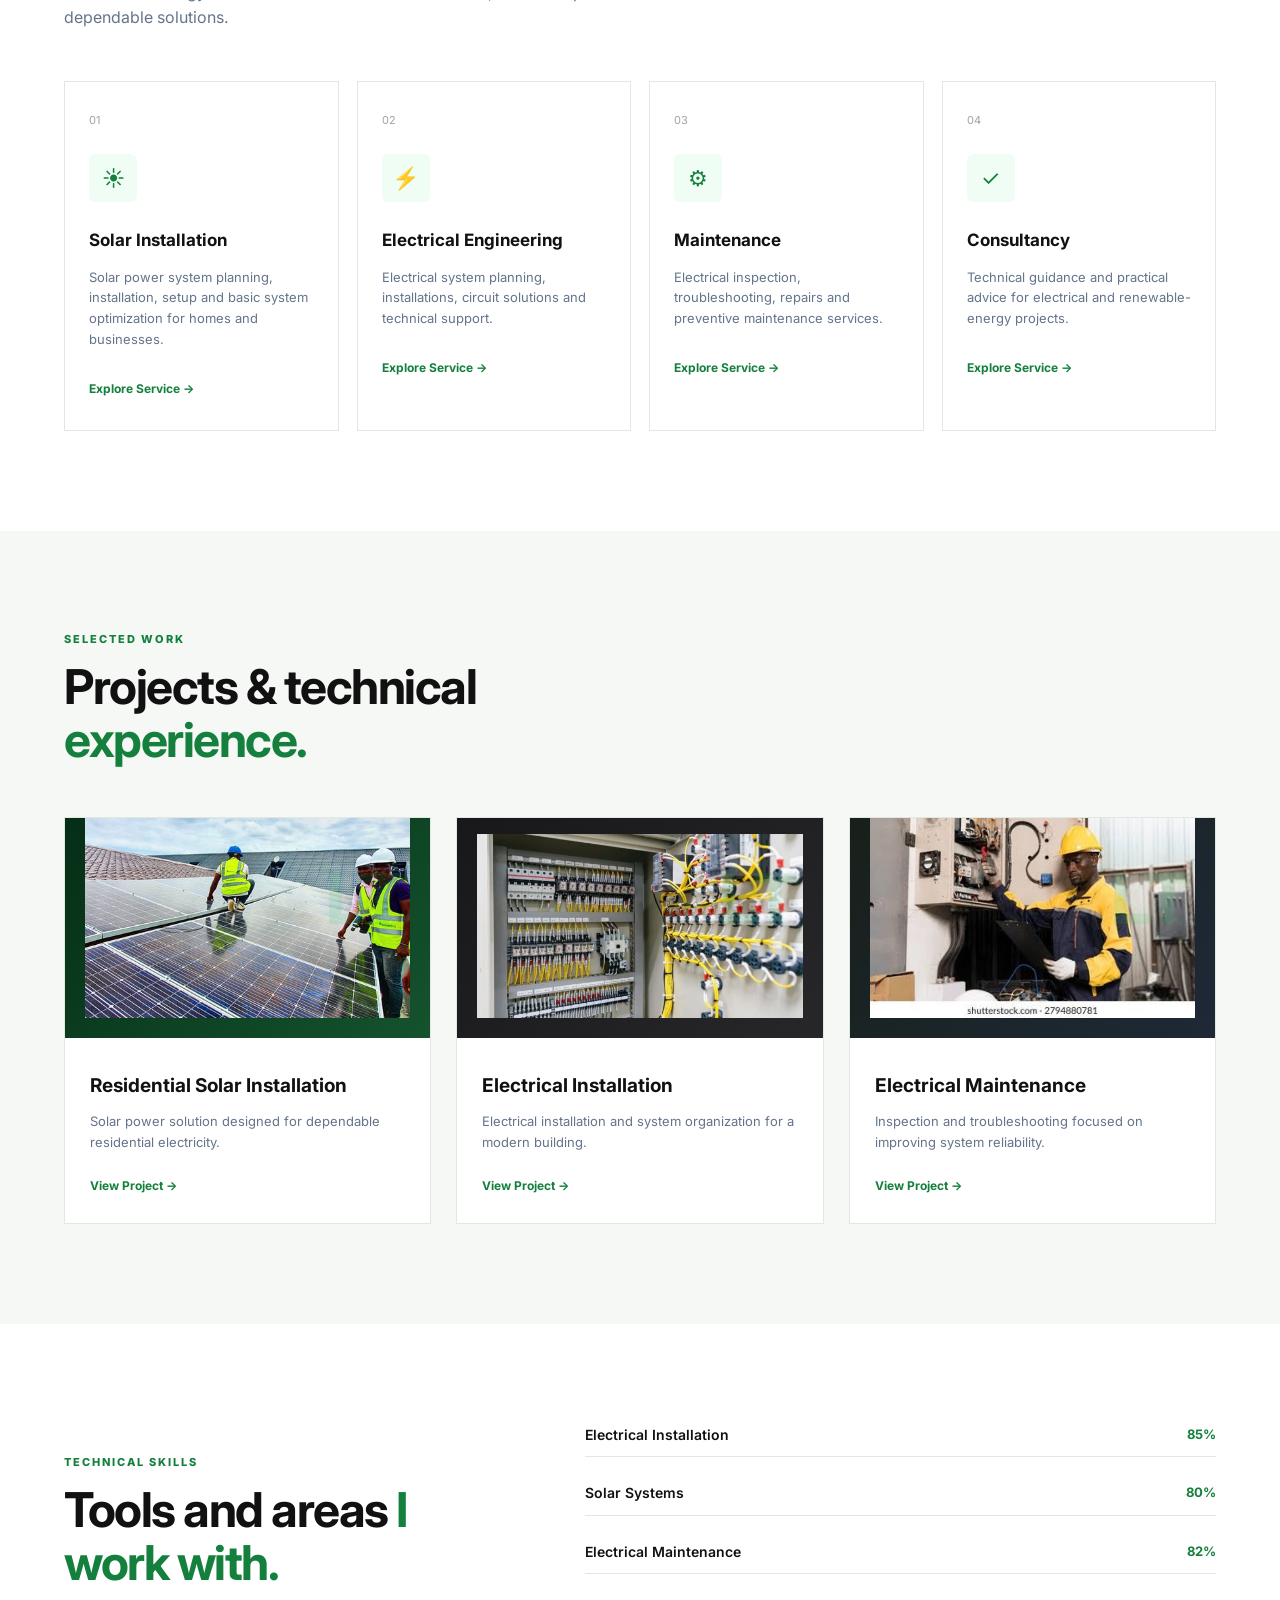
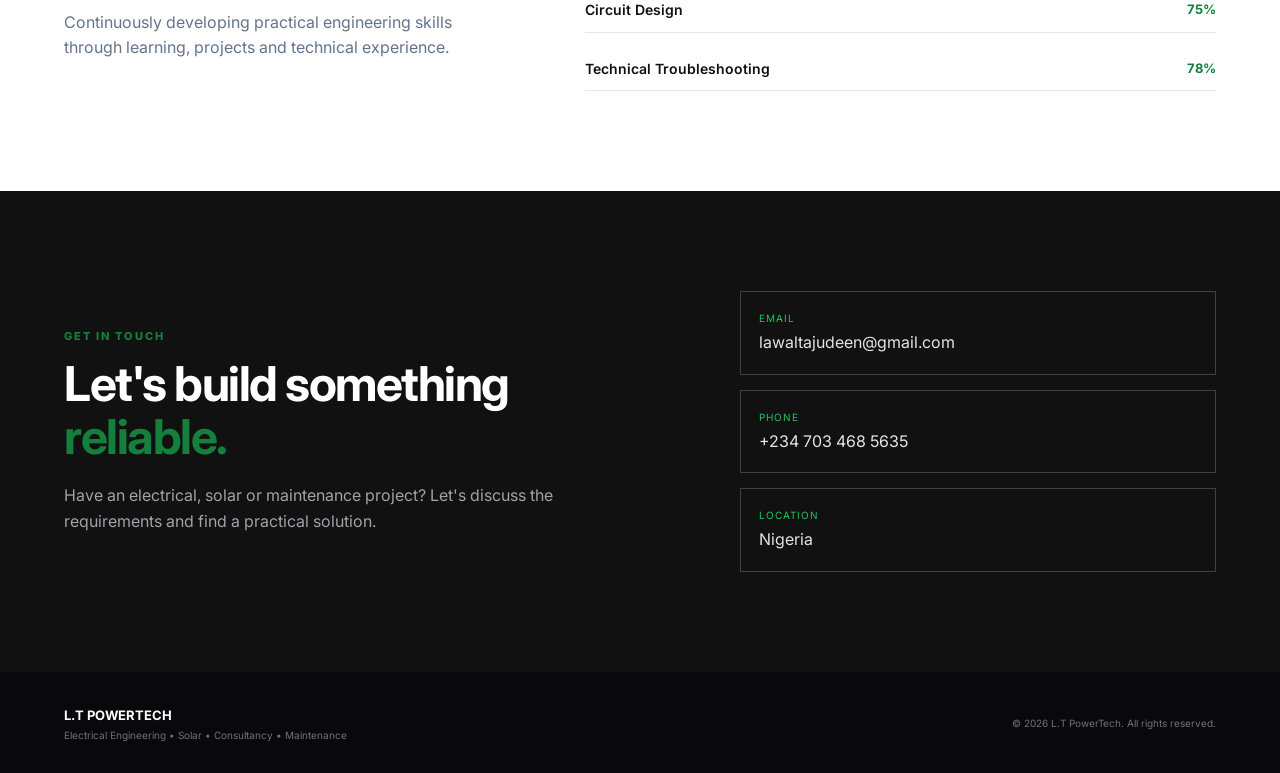
==== commit c2e1676d: "image" ====
--- a/index.html
+++ b/index.html
@@ -397,19 +397,10 @@
             <article class="project-card">
 
                 <div class="project-image solar-project">
-
-                    <span>
-                        SOLAR SYSTEM
-                    </span>
-
+                      <img src="solar.jpg" alt="Residential Solar Installation">
                 </div>
 
                 <div class="project-content">
-
-                    <small>
-                        RENEWABLE ENERGY
-                    </small>
-
                     <h3>
                         Residential Solar Installation
                     </h3>
@@ -432,19 +423,11 @@
             <article class="project-card">
 
                 <div class="project-image electrical-project">
-
-                    <span>
-                        ELECTRICAL
-                    </span>
-
+                    <img src="eletrical.jpg" alt="Electrical Installation">
                 </div>
 
                 <div class="project-content">
-
-                    <small>
-                        ELECTRICAL SYSTEM
-                    </small>
-
+                    
                     <h3>
                         Electrical Installation
                     </h3>
@@ -467,18 +450,10 @@
             <article class="project-card">
 
                 <div class="project-image maintenance-project">
-
-                    <span>
-                        MAINTENANCE
-                    </span>
-
+                    <img src="maintanance.jpg" alt="TECHNICAL SUPPORT">
                 </div>
 
                 <div class="project-content">
-
-                    <small>
-                        TECHNICAL SUPPORT
-                    </small>
 
                     <h3>
                         Electrical Maintenance
@@ -605,12 +580,12 @@
 
             <a href="mailto:your@email.com">
                 <span>Email</span>
-                your@email.com
+                lawaltajudeen@gmail.com
             </a>
 
             <a href="tel:+2340000000000">
                 <span>Phone</span>
-                +234 000 000 0000
+                +234 703 468 5635
             </a>
 
             <a href="#">
